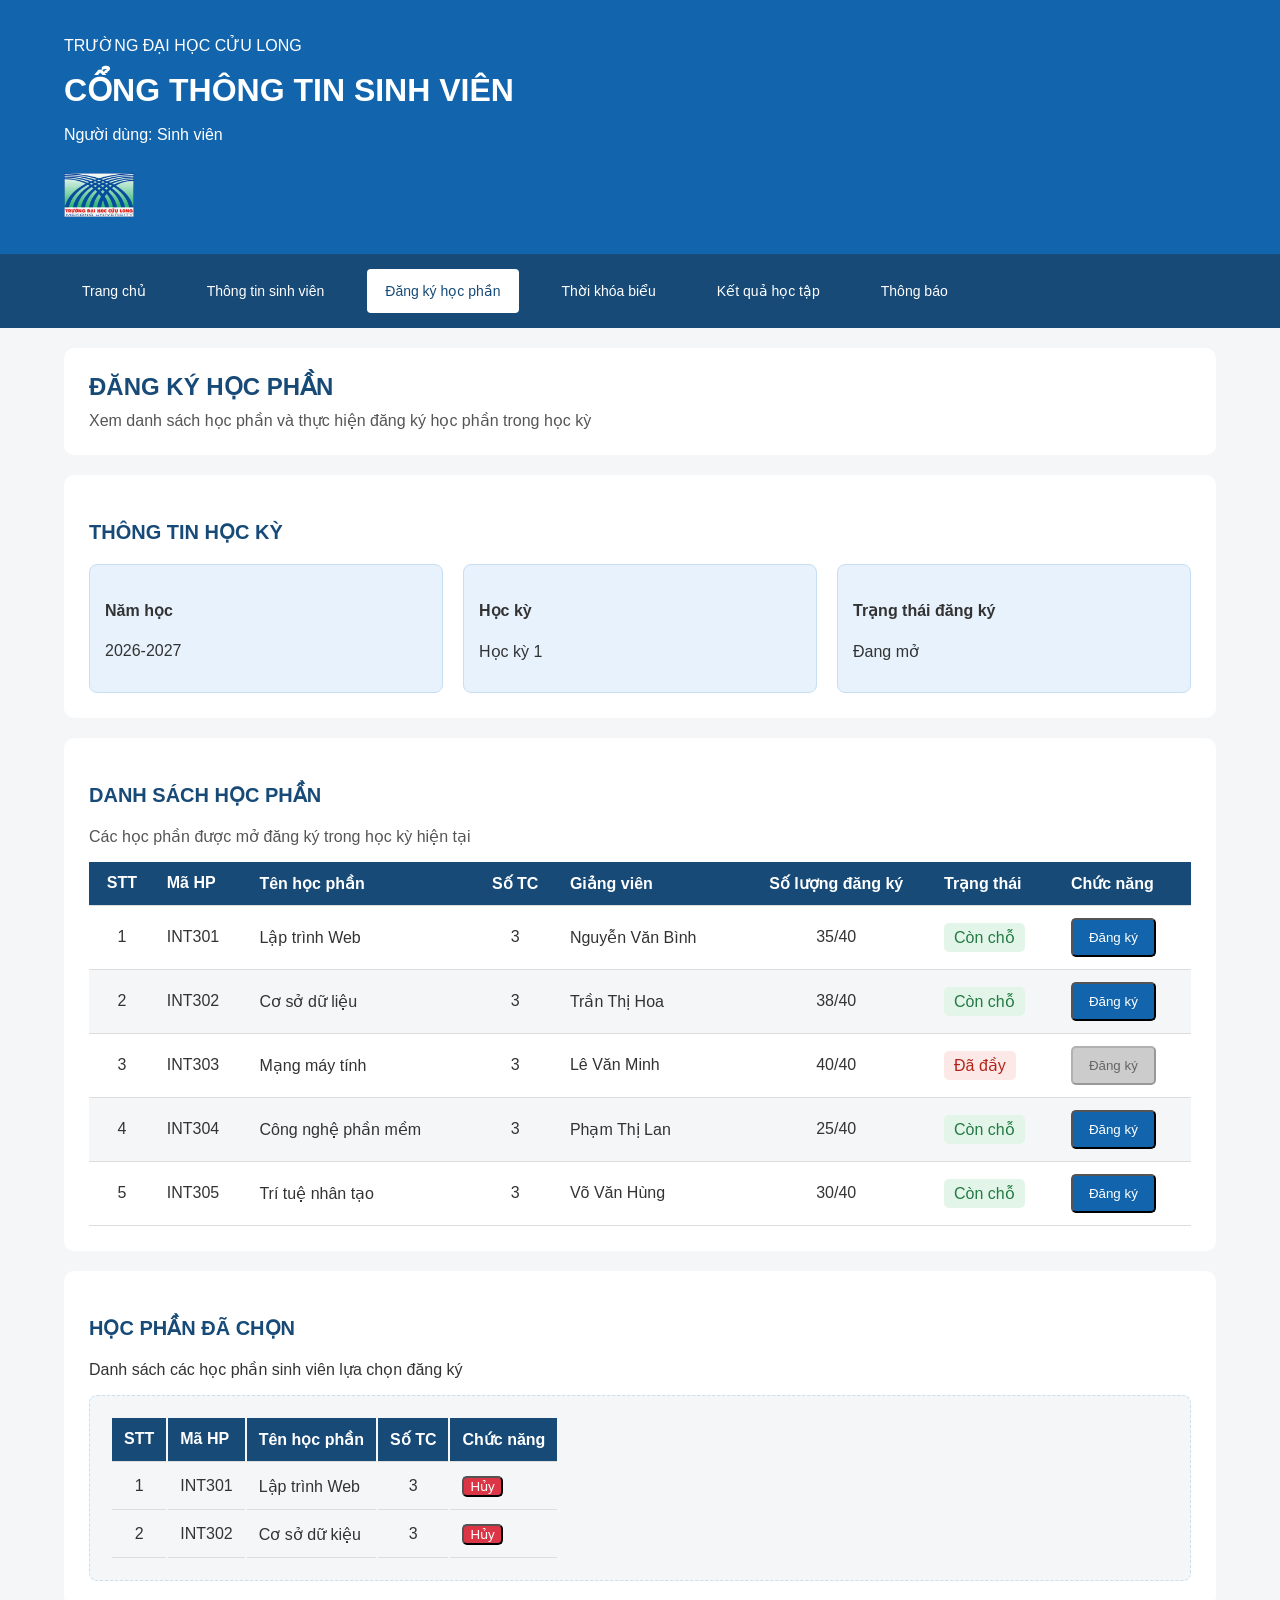
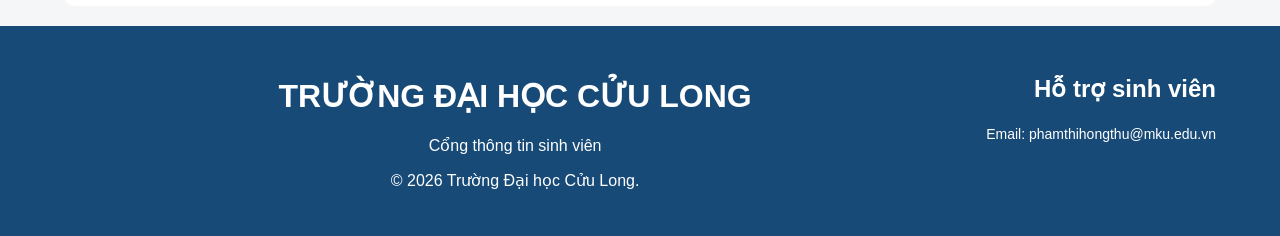
==== dangky.html @ ce6ab571 "cap nhat dangky.html file dang lam toi yeu cau 5 trang 72" ====
<!DOCTYPE html>
<html lang="en">
<head>
    <meta charset="UTF-8">
    <meta name="viewport" content="width=device-width, initial-scale=1.0">
    <link rel="stylesheet" href="css/style.css">
    <title>Đăng ký học phần - Cổng thông tin sinh viên</title>
</head>
<body>
    <header>
        <div class="container">
            <p>TRƯỜNG ĐẠI HỌC CỬU LONG</p>
            <h1>CỔNG THÔNG TIN SINH VIÊN</h1>
            <p>Người dùng: Sinh viên</p>
            <div class="header-content">
                <img class="logo" src="images/logo.png" alt="Logo Trường Đại học">
            </div>
        </div>
    </header>
    <nav>
        <div class="container nav-menu">
            <a href="index.html">Trang chủ</a>
            <a href="sinhvien.html">Thông tin sinh viên</a>
            <a class="active" href="dangky.html">Đăng ký học phần</a>
            <a href="thoikhoabieu.html">Thời khóa biểu</a>
            <a href="ketqua.html">Kết quả học tập</a>
            <a href="thongbao.html">Thông báo</a>
        </div>
    </nav>    
    <main class="container">
       <section class="tieu-de-trang">
            <h2>ĐĂNG KÝ HỌC PHẦN</h2>
            <p>Xem danh sách học phần và thực hiện đăng ký học phần trong học kỳ</p>
       </section>
       <section class="thong-tin-hoc-ky">
            <h3>THÔNG TIN HỌC KỲ</h3>
            <div class="danh-sach-hoc-ky">
                <div class="muc-hoc-ky">
                    <h4>Năm học</h4>
                    <p>2026-2027</p>
                </div>
                <div class="muc-hoc-ky">
                    <h4>Học kỳ</h4>
                    <p>Học kỳ 1</p>
                </div>
                <div class="muc-hoc-ky">
                    <h4>Trạng thái đăng ký</h4>
                    <p>Đang mở</p>
                </div>
            </div>
       </section>
       <section class="khu-vuc-hoc-phan">
            <h3>DANH SÁCH HỌC PHẦN</h3>
            <p>Các học phần được mở đăng ký trong học kỳ hiện tại</p>
            <div class="noi-dung-hoc-phan">
                <table class="bang-hoc-phan">
                    <thead>
                        <tr>
                            <th>STT</th>
                            <th>Mã HP</th>
                            <th>Tên học phần</th>
                            <th>Số TC</th>
                            <th>Giảng viên</th>
                            <th>Số lượng đăng ký</th>
                            <th>Trạng thái</th>
                            <th>Chức năng</th>
                        </tr>
                    </thead>
                    <tbody>
                        <tr>
                            <td>1</td>
                            <td>INT301</td>
                            <td>Lập trình Web</td>
                            <td>3</td>
                            <td>Nguyễn Văn Bình</td>
                            <td>35/40</td>
                            <td><span class="trang-thai con-cho">Còn chỗ</span></td>
                            <td><button class="nut-dang-ky">Đăng ký</button></td>
                        </tr>
                        <tr>
                            <td>2</td>
                            <td>INT302</td>
                            <td>Cơ sở dữ liệu</td>
                            <td>3</td>
                            <td>Trần Thị Hoa</td>
                            <td>38/40</td>
                            <td><span class="trang-thai con-cho">Còn chỗ</span></td>
                            <td><button class="nut-dang-ky">Đăng ký</button></td>
                        </tr>
                        <tr>
                            <td>3</td>
                            <td>INT303</td>
                            <td>Mạng máy tính</td>
                            <td>3</td>
                            <td>Lê Văn Minh</td>
                            <td>40/40</td>
                            <td><span class="trang-thai da-day">Đã đầy</span></td>
                            <td><button class="nut-dang-ky nut-dang-ky-bi-vo-hieu-hoa" disabled >Đăng ký</button></td>
                        </tr>
                        <tr>
                            <td>4</td>
                            <td>INT304</td>
                            <td>Công nghệ phần mềm</td>
                            <td>3</td>
                            <td>Phạm Thị Lan</td>
                            <td>25/40</td>
                            <td><span class="trang-thai con-cho">Còn chỗ</span></td>
                            <td><button class="nut-dang-ky">Đăng ký</button></td>
                        </tr>
                        <tr>
                            <td>5</td>
                            <td>INT305</td>
                            <td>Trí tuệ nhân tạo</td>
                            <td>3</td>
                            <td>Võ Văn Hùng</td>
                            <td>30/40</td>
                            <td><span class="trang-thai con-cho">Còn chỗ</span></td>
                            <td><button class="nut-dang-ky">Đăng ký</button></td>
                        </tr>
                    </tbody>
                </table>
            </div>
       </section>
       <section class="hoc-phan-da-chon">
            <h3>HỌC PHẦN ĐÃ CHỌN</h3>
            <p>Danh sách các học phần sinh viên lựa chọn đăng ký</p>
            <div class="noi-dung-da-chon">
                <table>
                    <thead>
                        <tr>
                            <th>STT</th>
                            <th>Mã HP</th>
                            <th>Tên học phần</th>
                            <th>Số TC</th>
                            <th>Chức năng</th>
                        </tr>
                    </thead>
                    <tbody>
                        <tr>
                            <td>1</td>
                            <td>INT301</td>
                            <td>Lập trình Web</td>
                            <td>3</td>
                            <td><button class="nut-huy">Hủy</button></td>
                        </tr>
                        <tr>
                            <td>2</td>
                            <td>INT302</td>
                            <td>Cơ sở dữ kiệu</td>
                            <td>3</td>
                            <td><button class="nut-huy">Hủy</button></td>
                        </tr>
                    </tbody>
                </table>
            </div>
       </section>
    </main>
    <footer>
        <div class="container footer-content">
            <!-- <p>&copy; 2026 Trường Đại học Công nghệ. Cổng thông tin sinh viên</p>
            <p>Email: phamthihongthu@mku.edu.vn</p> -->
            <div class="footer-info">
                <h1>TRƯỜNG ĐẠI HỌC CỬU LONG</h1>
                <p>Cổng thông tin sinh viên</p>
                <p>&copy; 2026 Trường Đại học Cửu Long.</p>
            </div>
            <div class="footer-contact">
                <h2>Hỗ trợ sinh viên</h2>
                <p>Email: <a href="mailto:phamthihongthu@mku.edu.vn">phamthihongthu@mku.edu.vn</a></p>
                
            </div>
        </div>
    </footer>
</body>
</html>
---- css/style.css ----
* {
    box-sizing: border-box;
}

body {
    margin: 0;
    font-family: Arial, sans-serif;
    color: #333333;
    background-color: #f4f6f8;

}

.container {
    width: 90%;
    max-width: 1200px;
    margin-left: auto;
    margin-right: auto;
}

header {
    background-color: #1265ad;
    color: white;
    padding-top: 20px;
    padding-bottom: 20px;

}

header h1 {
    margin-top: 10px;
    margin-bottom: 10px;
}

nav {
    background-color: #174a77;
    padding: 15px 0;
}

.nav-menu {
    display: flex;
    align-items: center;
    flex-wrap: wrap;
    gap: 5px;
}

.nav-menu a:hover {
    background-color: #1265ad;
    color: white;
}

.nav-menu a {
    display: block;
    padding: 14px 18px;
    color: white;
    text-decoration: none;
    font-size: 14px;
    border-radius: 4px;
}

nav a {
    color: white;
    text-decoration: none;
    margin-right: 20px;   
}

nav .active {
    background-color: #ffffff;
    color: #174a77;
    text-decoration: bold;    
}

.active:hover {
    background-color: #ffffff;
    color: #174a77;
    text-decoration: bold;
}

main {
    padding: 20px 0;
}

.khu-vuc-tong-quan {
    display: grid;
    grid-template-columns: 2fr 1fr;
    gap: 20px;
    margin-bottom: 20px;
}

.gioi-thieu {
    background: linear-gradient(120deg, #1265ad, #174a77);
    color: white;
    padding: 45px 40px;
    margin-bottom: 0px;
    border-radius: 10px;
    min-height: 230px;
    box-shadow: 0 4px 12px rgba(0, 0, 0, 0.12);
    display: flex;
    flex-direction: column;
    justify-content: center;
    align-items: flex-start;
}

.gioi-thieu h2 {
    font-size: 28px;
    margin: 0 0 15px;
    line-height: 1.3;
}

.gioi-thieu p {
    font-size: 16px;
    line-height: 1.6;
    margin: 0 0 25px;
    max-width: 600px;
}

.nut-truy-cap {
    display: inline-block;
    background-color: #ffffff;
    color: #174a77;
    padding: 12px 22px;
    border-radius: 6px;
    text-decoration: none;
    font-weight: bold;
    transition: background-color 0.2s;
}

.nut-truy-cap:hover {
    background-color: #e8f2fc;
    color: #174a77;
}

.thong-bao-moi {
    background-color: #fff8e1;
    padding: 25px;
    margin-bottom: 0px;
    border-left: 4px solid #e9b949;
    border-radius: 8px;
    box-shadow: 0 3px 10px rgba(0, 0, 0, 0.08);
}

.thong-bao-moi h2 {
    font-size: 20px;
    margin: 0 0 15px;
    color: #174a77;
}

.chuc-nang {
    background-color: #ffffff;
    padding: 25px;
    border-radius: 10px;
}

.chuc-nang h2 {
    color: #174a77;
    margin: 0 0 20px;
}

.danh-sach-chuc-nang {
    display: grid;
    grid-template-columns: repeat(2, 1fr);
    gap: 20px;
}

.the-chuc-nang {
    background-color: #e8f2fc;
    border: 1px solid #c8dff3;
    border-radius: 8px;
    padding: 20px;
    margin-bottom: 0px;
}

.the-chuc-nang h3 {
    font-size: 18px;
    color: #174a77;
    margin: 0 0 10px;
}

.the-chuc-nang p {
    font-size: 14px;
    line-height: 1.6;
    color: #555555;
}

.nut-chuc-nang {
    display: inline-block;
    background-color: #1265ad;
    color: white;
    padding: 10px 18px;
    border-radius: 5px;
    text-decoration: none;
    font-weight: bold;
    transition: background-color 0.2s;
}
.nut-chuc-nang:hover {
    background-color: #174a77;
}

.tieu-de-trang {
    background-color: #ffffff;
    padding: 25px;
    border-radius: 10px;
    margin-bottom: 20px;
}

.tieu-de-trang h2 {
    color: #174a77;
    font-size: 24px;
    margin: 0 0 10px;
}

.tieu-de-trang p {
    color: #555555;
    margin: 0;
}

.thong-tin-sinh-vien {
    display: grid;
    grid-template-columns: 1fr 2fr;
    gap: 20px;
    margin-bottom: 20px;
}

.ho-so-sinh-vien {
    background-color: #ffffff;
    padding: 25px;
    border-radius: 10px;
}

.ho-so-sinh-vien {
    text-align: center;
}

.ho-so-sinh-vien h3 {
    font-size: 20px;
    color: #174a17;
    margin: 0 0 10px;
}

.ho-so-sinh-vien p {
    font-size: 14px;
    color: #555555;
    margin: 8px 0;
}

.anh-dai-dien {
    width: 130px;
    height: 130px;
    object-fit: cover;
    border-radius: 50%;
    border: 4px solid #e8f2fc;
    margin-bottom: 15px;
}

.chi-tiet-sinh-vien h3 {
    color: #174a17;
    font-size: 20px;
    margin: 0 0 20px;
}

.dong-thong-tin {
    display: grid;
    grid-template-columns: 160px 1fr;
    gap: 15px;
    padding: 12px 0;
    border-bottom: 1px solid #eeeeee;
}

.nhan-thong-tin {
    font-weight: bold;
    color: #555555;
}

.gia-tri-thong-tin {
    color: #333333;
}

.cap-nhat-thong-tin {
    background-color: #ffffff;
    padding: 25px;
    border-radius: 10px;
}

.cap-nhat-thong-tin h2 {
    color: #174a77;
    font-size: 22px;
    margin-bottom: 10px;
}

.luoi-bieu-mau {
    display: grid;
    grid-template-columns: repeat(2, 1fr);
    gap: 20px;

}

.nhom-nhap-lieu {
    display: flex;
    flex-direction: column;
    gap: 8px;
}

form input, form select {
    width: 100%;
    padding: 12px;
    border: 1px solid #cccccc;
    border-radius: 6px;
    font-size: 14px;
    background-color: white;
}

form input:focus, form select :focus {
     border: 1px solid #1265ad;
     outline: none;
}

.nut-bieu-mau {
    display: flex;
    gap: 15px;
    margin-top: 25px;
}

.nut-bieu-mau button {
    padding: 12px 24px;
    border: none;
    border-radius: 6px;
    font-size: 14px;
}

.nut-bieu-mau button:hover {
    cursor: pointer;
}

.nut-gui {
    background-color: #1265ad;
    color: #ffffff;
}

.nut-gui:hover {
    background-color: #174a77;
}

.nut-nhap-lai {
    background-color: #e5e7eb;
    color: #333333;
}

.nut-nhap-lai:hover {
    background-color: #d1d5db;
}

.thong-tin-hoc-ky {
    background-color: white;
    padding: 25px;
    border-radius: 10px;
    margin-bottom: 20px;
}

.thong-tin-hoc-ky h3 {
    color: #174a77;
    font-size: 20px;
}

.danh-sach-hoc-ky {
    display: grid;
    grid-template-columns: repeat(3, 1fr);
    gap: 20px;
}

.muc-hoc-ky {
    background-color: #e8f2fc;
    border: 1px solid #c8dff3;
    border-radius: 8px;
    padding: 15px;;
}

.khu-vuc-hoc-phan {
    background-color: white;
    padding: 25px;
    border-radius: 10px;
    margin-bottom: 20px;
}

.khu-vuc-hoc-phan h3 {
    color: #174a77;
    font-size: 20px;
}

.khu-vuc-hoc-phan p {
    color: #555555;
}

.noi-dung-hoc-phan {
    background-color: #ffffff;
    border-radius: 8px;
    padding: 0;
}

.hoc-phan-da-chon {
    background-color: white;
    padding: 25px;
    border-radius: 10px;
}

.hoc-phan-da-chon h3 {
    color: #174a77;
    font-size: 20px;
}

.noi-dung-da-chon {
    background-color: #f4f6f8;
    border:  1px dashed #c8dff3;
    border-radius: 8px;
    padding: 20px;
    min-width: 100px;
}

.bang-hoc-phan {
    width: 100%;
    border-collapse: collapse;
}

th, td {
    padding: 12px;
    border-bottom: 1px solid #dddddd;
    text-align: left;
}

thead {
    background-color: #174a77;
    color: white;
}

tbody tr:nth-child(even) {
    background-color: #f4f6f8;
}

th:nth-child(1), td:nth-child(1), 
th:nth-child(4), td:nth-child(4),
th:nth-child(6), td:nth-child(6) {
    text-align: center;
}

.trang-thai {
    padding: 6px 10px;
    border-radius: 5px;
}


.con-cho {
    background-color: #e3f5e9;
    color: #237a42;
}

.da-day {
    background-color: #fde8e8;
    color: #b42318;
}

.nut-dang-ky {
    background-color: #1265ad;
    color: white;
    padding: 10px 16px;
    border-radius: 5px;
}

.nut-dang-ky:hover {
    background-color: #174a77;
}

.nut-dang-ky-bi-vo-hieu-hoa {
    background-color: #cccccc;
    color: #666666;
    cursor: not-allowed;
}

.nut-huy {
    background-color: #dc3545;
    color: white;
    border-radius: 5px;
}

.nut-huy:hover {
    background-color: #b42318;
}

footer {
    background-color: #174a77;
    color: white;
    padding: 30px 0;
    text-align: center;
}

.footer-content {
    display: flex;
    flex-direction: space-between;
    align-items: flex-start;
    flex-wrap: wrap;
    gap: 20px;
}

.footer-info {
    flex: 1;
}

.footer-info h3 {
    font-size: 18px;
    margin: 0 0 10px;
}

.footer-contact {
    text-align: right;
}

.footer-contact p {
    font-size: 14px;
    line-height: 1.6;
    margin: 5px 0;   
}

.footer-contact a {
    color: white;
    text-decoration: none;
}

.footer-contact a:hover {
    color:#c8dff3;
    text-decoration: underline;
}

.logo {
    width: 70px;
    height: 70px;
    object-fit: contain;
}

@media (max-width: 768px) {
    .khu-vuc-tong-quan {
        grid-template-columns: 1fr;
    }

    .danh-sach-chuc-nang {
        grid-template-columns: 1fr;
    }

    .footer-content {
        flex-direction: column;
    }

    .footer-contact {
        text-align: left;
    }

    .gioi-thieu {
        padding: 30px 20px;
    }

    .thong-tin-sinh-vien {
        grid-template-columns: 1fr;
    }

    .dong-thong-tin {
        grid-template-columns: 1fr;
        gap: 5px;
    }

    .luoi-bieu-mau {
        grid-template-columns: 1fr;
    }

    form input, form select {
        box-sizing: border-box;
    }

    .danh-sach-hoc-ky {
        grid-template-columns: 1fr;
    }

    .muc-hoc-ky {
        box-sizing: border-box;
    }

}
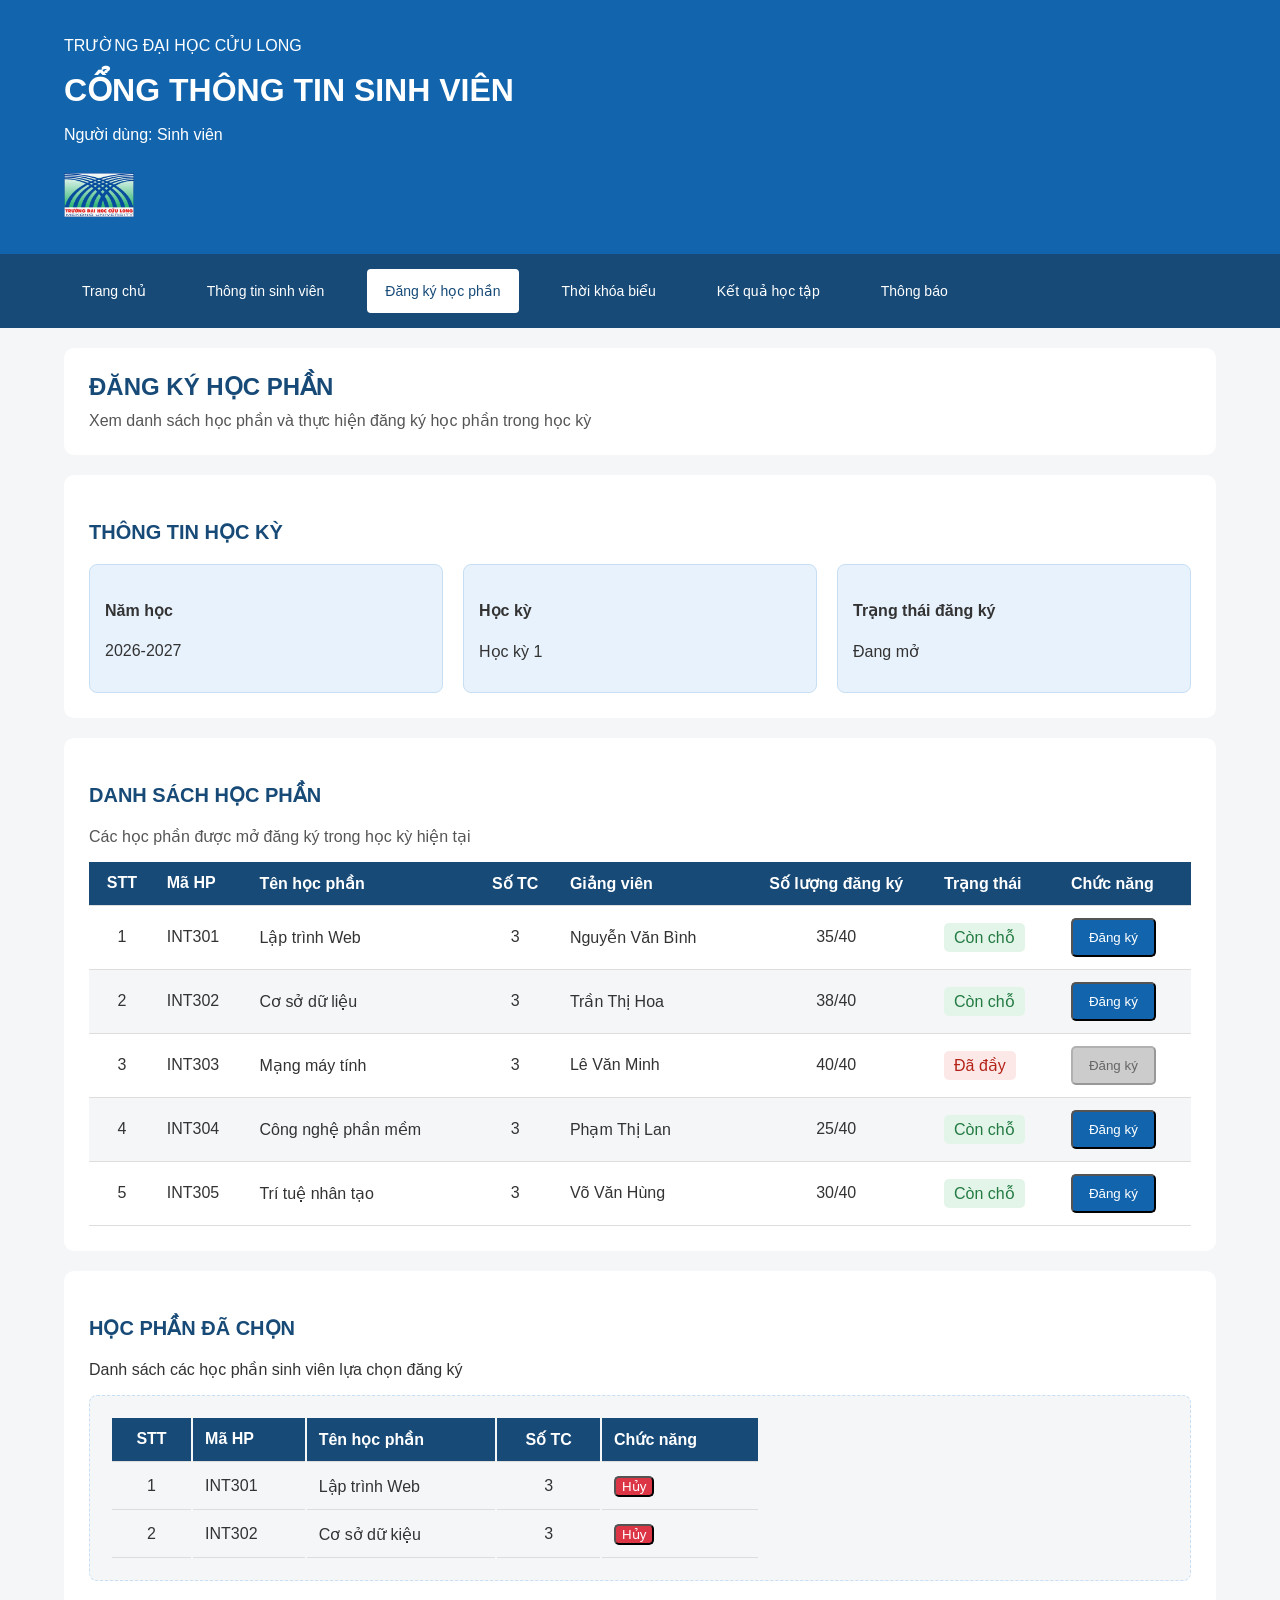
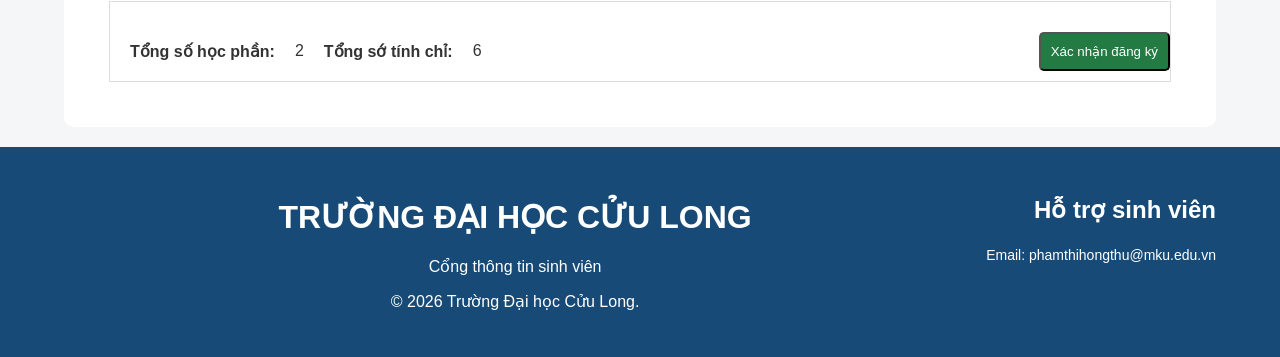
==== commit b5b40be3: "cap nhat dangky.html style.css da hoan thanh buoi 4" ====
--- a/dangky.html
+++ b/dangky.html
@@ -53,7 +53,8 @@
             <h3>DANH SÁCH HỌC PHẦN</h3>
             <p>Các học phần được mở đăng ký trong học kỳ hiện tại</p>
             <div class="noi-dung-hoc-phan">
-                <table class="bang-hoc-phan">
+                <div class="bang-cuon-ngang">
+                    <table class="bang-hoc-phan">
                     <thead>
                         <tr>
                             <th>STT</th>
@@ -119,13 +120,15 @@
                         </tr>
                     </tbody>
                 </table>
+                </div>
             </div>
        </section>
        <section class="hoc-phan-da-chon">
             <h3>HỌC PHẦN ĐÃ CHỌN</h3>
             <p>Danh sách các học phần sinh viên lựa chọn đăng ký</p>
             <div class="noi-dung-da-chon">
-                <table>
+                <div class="bang-cuon-ngang">
+                    <table>
                     <thead>
                         <tr>
                             <th>STT</th>
@@ -152,6 +155,12 @@
                         </tr>
                     </tbody>
                 </table>
+                </div>
+            </div>
+            <div class="tong-ket-dang-ky">
+                <h4>Tổng số học phần: </h4> <span>2</span>
+                <h4>Tổng sớ tính chỉ: </h4> <span>6</span>
+                <button class="nut-xac-nhan">Xác nhận đăng ký</button>
             </div>
        </section>
     </main>
--- a/css/style.css
+++ b/css/style.css
@@ -418,6 +418,10 @@
     border-collapse: collapse;
 }
 
+table {
+    min-width: 650px;
+}
+
 th, td {
     padding: 12px;
     border-bottom: 1px solid #dddddd;
@@ -480,6 +484,37 @@
 
 .nut-huy:hover {
     background-color: #b42318;
+}
+
+.tong-ket-dang-ky {
+    display: flex;
+    align-items: center;
+    margin: 20px;
+    border: 1px solid #dddddd;
+    margin-top: 20px;
+    padding-top: 20px;
+}
+
+.tong-ket-dang-ky h4 {
+    margin: 20px;
+}
+
+.nut-xac-nhan {
+    background-color: #237a42;
+    color: white;
+    margin-left: auto;
+    padding: 10px;
+    border-radius: 5px
+}
+
+.nut-xac-nhan:hover {
+    background-color: #185c30;
+
+}
+
+.bang-cuon-ngang {
+    width: 100%;
+    overflow-x: auto;
 }
 
 footer {
@@ -578,4 +613,14 @@
         box-sizing: border-box;
     }
 
+    .tong-ket-dang-ky {
+        flex-direction: column;
+        align-items: flex-start;
+    }
+
+    .nut-xac-nhan {
+        align-items: flex-start;
+        margin-left: 0;
+    }
+
 }
